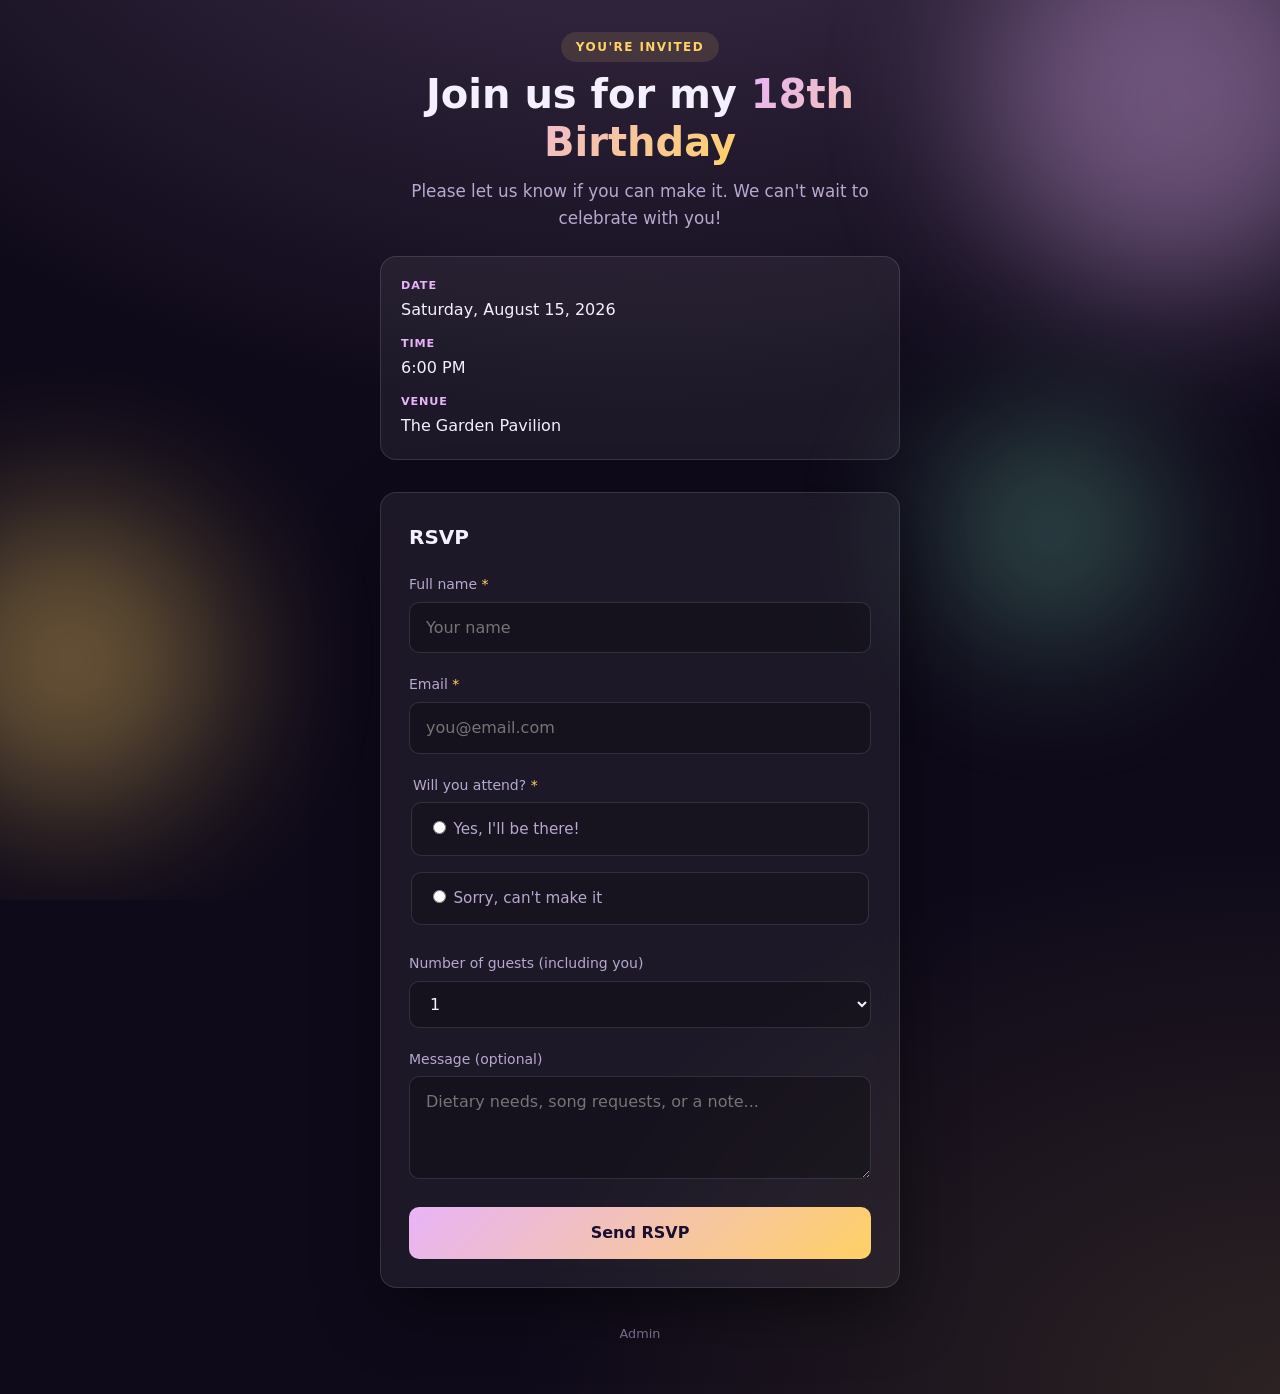
==== index.html @ 116b068f "Deploy for testing" ====
<!DOCTYPE html>
<html lang="en">
<head>
  <meta charset="UTF-8">
  <meta name="viewport" content="width=device-width, initial-scale=1.0">
  <title>18th Birthday RSVP</title>
  <link rel="stylesheet" href="css/styles.css">
</head>
<body>
  <div class="bg-shapes" aria-hidden="true">
    <span class="shape shape-1"></span>
    <span class="shape shape-2"></span>
    <span class="shape shape-3"></span>
  </div>

  <main class="container">
    <header class="hero">
      <p class="eyebrow">You're invited</p>
      <h1>Join us for my <span class="highlight">18th Birthday</span></h1>
      <p class="subtitle">Please let us know if you can make it. We can't wait to celebrate with you!</p>
      <div class="event-details">
        <div class="detail">
          <span class="detail-label">Date</span>
          <span class="detail-value" id="event-date">Saturday, August 15, 2026</span>
        </div>
        <div class="detail">
          <span class="detail-label">Time</span>
          <span class="detail-value" id="event-time">6:00 PM</span>
        </div>
        <div class="detail">
          <span class="detail-label">Venue</span>
          <span class="detail-value" id="event-venue">The Garden Pavilion</span>
        </div>
      </div>
    </header>

    <section class="card" id="rsvp-form-section">
      <h2>RSVP</h2>
      <form id="rsvp-form" novalidate>
        <div class="field">
          <label for="name">Full name <span class="required">*</span></label>
          <input type="text" id="name" name="name" required placeholder="Your name" autocomplete="name">
        </div>

        <div class="field">
          <label for="email">Email <span class="required">*</span></label>
          <input type="email" id="email" name="email" required placeholder="you@email.com" autocomplete="email">
        </div>

        <fieldset class="field">
          <legend>Will you attend? <span class="required">*</span></legend>
          <div class="radio-group">
            <label class="radio-card">
              <input type="radio" name="attending" value="yes" required>
              <span class="radio-label">Yes, I'll be there!</span>
            </label>
            <label class="radio-card">
              <input type="radio" name="attending" value="no">
              <span class="radio-label">Sorry, can't make it</span>
            </label>
          </div>
        </fieldset>

        <div class="field" id="guests-field">
          <label for="guests">Number of guests (including you)</label>
          <select id="guests" name="guests">
            <option value="1">1</option>
            <option value="2">2</option>
            <option value="3">3</option>
            <option value="4">4</option>
            <option value="5">5+</option>
          </select>
        </div>

        <div class="field">
          <label for="message">Message (optional)</label>
          <textarea id="message" name="message" rows="3" placeholder="Dietary needs, song requests, or a note..."></textarea>
        </div>

        <button type="submit" class="btn btn-primary" id="submit-btn">
          <span class="btn-text">Send RSVP</span>
          <span class="btn-loading" hidden>Sending...</span>
        </button>
      </form>

      <div id="success-message" class="message success" hidden>
        <h3>Thank you!</h3>
        <p>Your RSVP has been received. See you at the party!</p>
      </div>

      <div id="error-message" class="message error" hidden>
        <h3>Something went wrong</h3>
        <p id="error-text">Please try again in a moment.</p>
      </div>
    </section>

    <footer class="footer">
      <a href="admin.html" class="admin-link">Admin</a>
    </footer>
  </main>

  <script src="js/config.js"></script>
  <script src="js/app.js"></script>
</body>
</html>
---- css/styles.css ----
/* 18th Birthday RSVP — shared styles */

:root {
  --bg: #0f0a1a;
  --bg-card: rgba(255, 255, 255, 0.06);
  --border: rgba(255, 255, 255, 0.12);
  --text: #f5f0ff;
  --text-muted: #b8a8d0;
  --accent: #e8b4f8;
  --accent-2: #ffd166;
  --accent-3: #7bdcb5;
  --yes: #7bdcb5;
  --no: #f08080;
  --radius: 16px;
  --shadow: 0 24px 64px rgba(0, 0, 0, 0.45);
  --font: "Segoe UI", system-ui, -apple-system, sans-serif;
}

*,
*::before,
*::after {
  box-sizing: border-box;
}

html {
  scroll-behavior: smooth;
}

body {
  margin: 0;
  min-height: 100vh;
  font-family: var(--font);
  color: var(--text);
  background: var(--bg);
  background-image:
    radial-gradient(ellipse 80% 50% at 50% -20%, rgba(232, 180, 248, 0.25), transparent),
    radial-gradient(ellipse 60% 40% at 100% 100%, rgba(255, 209, 102, 0.12), transparent);
  line-height: 1.6;
}

.bg-shapes {
  position: fixed;
  inset: 0;
  pointer-events: none;
  overflow: hidden;
  z-index: 0;
}

.shape {
  position: absolute;
  border-radius: 50%;
  filter: blur(80px);
  opacity: 0.4;
}

.shape-1 {
  width: 400px;
  height: 400px;
  background: var(--accent);
  top: -100px;
  right: -100px;
}

.shape-2 {
  width: 300px;
  height: 300px;
  background: var(--accent-2);
  bottom: 10%;
  left: -80px;
}

.shape-3 {
  width: 200px;
  height: 200px;
  background: var(--accent-3);
  bottom: 30%;
  right: 10%;
}

.container {
  position: relative;
  z-index: 1;
  max-width: 560px;
  margin: 0 auto;
  padding: 2rem 1.25rem 3rem;
}

.admin-page .container {
  max-width: 960px;
}

.hero {
  text-align: center;
  margin-bottom: 2rem;
}

.hero-compact {
  margin-bottom: 1.5rem;
}

.eyebrow {
  display: inline-block;
  margin: 0 0 0.5rem;
  padding: 0.35rem 0.9rem;
  font-size: 0.75rem;
  font-weight: 600;
  letter-spacing: 0.12em;
  text-transform: uppercase;
  color: var(--accent-2);
  background: rgba(255, 209, 102, 0.12);
  border-radius: 999px;
}

h1 {
  margin: 0 0 0.75rem;
  font-size: clamp(1.75rem, 5vw, 2.5rem);
  font-weight: 700;
  line-height: 1.2;
}

.highlight {
  background: linear-gradient(135deg, var(--accent), var(--accent-2));
  -webkit-background-clip: text;
  -webkit-text-fill-color: transparent;
  background-clip: text;
}

.subtitle {
  margin: 0 0 1.5rem;
  color: var(--text-muted);
  font-size: 1.05rem;
}

.event-details {
  display: grid;
  gap: 0.75rem;
  text-align: left;
  padding: 1.25rem;
  background: var(--bg-card);
  border: 1px solid var(--border);
  border-radius: var(--radius);
}

.detail {
  display: flex;
  flex-direction: column;
  gap: 0.15rem;
}

.detail-label {
  font-size: 0.7rem;
  font-weight: 600;
  letter-spacing: 0.08em;
  text-transform: uppercase;
  color: var(--accent);
}

.detail-value {
  font-size: 1rem;
  font-weight: 500;
}

.card {
  background: var(--bg-card);
  border: 1px solid var(--border);
  border-radius: var(--radius);
  padding: 1.75rem;
  margin-bottom: 1.25rem;
  backdrop-filter: blur(12px);
  box-shadow: var(--shadow);
}

.card h2 {
  margin: 0 0 1.25rem;
  font-size: 1.25rem;
  font-weight: 600;
}

.field {
  margin-bottom: 1.25rem;
}

.field label,
.field legend {
  display: block;
  margin-bottom: 0.4rem;
  font-size: 0.875rem;
  font-weight: 500;
  color: var(--text-muted);
}

.required {
  color: var(--accent-2);
}

input[type="text"],
input[type="email"],
input[type="password"],
select,
textarea {
  width: 100%;
  padding: 0.75rem 1rem;
  font: inherit;
  font-size: 1rem;
  color: var(--text);
  background: rgba(0, 0, 0, 0.25);
  border: 1px solid var(--border);
  border-radius: 10px;
  transition: border-color 0.2s, box-shadow 0.2s;
}

input:focus,
select:focus,
textarea:focus {
  outline: none;
  border-color: var(--accent);
  box-shadow: 0 0 0 3px rgba(232, 180, 248, 0.2);
}

textarea {
  resize: vertical;
  min-height: 80px;
}

fieldset.field {
  border: none;
  padding: 0;
  margin-bottom: 1.25rem;
}

.radio-group {
  display: grid;
  gap: 0.6rem;
}

.radio-card {
  display: flex;
  align-items: center;
  gap: 0.75rem;
  padding: 0.85rem 1rem;
  background: rgba(0, 0, 0, 0.2);
  border: 1px solid var(--border);
  border-radius: 10px;
  cursor: pointer;
  transition: border-color 0.2s, background 0.2s;
}

.radio-card:has(input:checked) {
  border-color: var(--accent);
  background: rgba(232, 180, 248, 0.1);
}

.radio-card input {
  accent-color: var(--accent);
}

.radio-label {
  font-size: 0.95rem;
}

.btn {
  display: inline-flex;
  align-items: center;
  justify-content: center;
  gap: 0.5rem;
  padding: 0.85rem 1.5rem;
  font: inherit;
  font-size: 1rem;
  font-weight: 600;
  border: none;
  border-radius: 10px;
  cursor: pointer;
  transition: transform 0.15s, opacity 0.15s;
}

.btn:disabled {
  opacity: 0.6;
  cursor: not-allowed;
}

.btn:not(:disabled):hover {
  transform: translateY(-1px);
}

.btn-primary {
  width: 100%;
  color: #1a0f2e;
  background: linear-gradient(135deg, var(--accent), var(--accent-2));
}

.btn-secondary {
  color: var(--text);
  background: rgba(255, 255, 255, 0.1);
  border: 1px solid var(--border);
}

.btn-ghost {
  color: var(--text-muted);
  background: transparent;
  border: 1px solid var(--border);
}

.btn-sm {
  padding: 0.5rem 1rem;
  font-size: 0.875rem;
}

.message {
  margin-top: 1.25rem;
  padding: 1.25rem;
  border-radius: 10px;
  text-align: center;
}

.message h3 {
  margin: 0 0 0.35rem;
  font-size: 1.1rem;
}

.message p {
  margin: 0;
  font-size: 0.95rem;
}

.message.success {
  background: rgba(123, 220, 181, 0.15);
  border: 1px solid rgba(123, 220, 181, 0.35);
  color: var(--yes);
}

.message.error {
  background: rgba(240, 128, 128, 0.12);
  border: 1px solid rgba(240, 128, 128, 0.3);
  color: var(--no);
}

.inline-error {
  margin: 0.75rem 0 0;
  font-size: 0.875rem;
  color: var(--no);
}

.hint {
  margin: -0.5rem 0 1rem;
  font-size: 0.875rem;
  color: var(--text-muted);
}

.footer {
  text-align: center;
  margin-top: 2rem;
}

.admin-link {
  font-size: 0.8rem;
  color: var(--text-muted);
  text-decoration: none;
  opacity: 0.6;
  transition: opacity 0.2s;
}

.admin-link:hover {
  opacity: 1;
}

/* Admin dashboard */
.stats-grid {
  display: grid;
  grid-template-columns: repeat(2, 1fr);
  gap: 0.75rem;
  margin-bottom: 1.25rem;
}

@media (min-width: 600px) {
  .stats-grid {
    grid-template-columns: repeat(4, 1fr);
  }
}

.stat-card {
  padding: 1.25rem;
  text-align: center;
  background: var(--bg-card);
  border: 1px solid var(--border);
  border-radius: var(--radius);
}

.stat-value {
  display: block;
  font-size: 2rem;
  font-weight: 700;
  line-height: 1.2;
}

.stat-label {
  font-size: 0.75rem;
  color: var(--text-muted);
  text-transform: uppercase;
  letter-spacing: 0.06em;
}

.stat-yes .stat-value { color: var(--yes); }
.stat-no .stat-value { color: var(--no); }
.stat-guests .stat-value { color: var(--accent-2); }

.table-header {
  display: flex;
  align-items: center;
  justify-content: space-between;
  gap: 1rem;
  margin-bottom: 1rem;
}

.table-header h2 {
  margin: 0;
}

.table-wrap {
  overflow-x: auto;
  border-radius: 10px;
  border: 1px solid var(--border);
}

.rsvp-table {
  width: 100%;
  border-collapse: collapse;
  font-size: 0.875rem;
}

.rsvp-table th,
.rsvp-table td {
  padding: 0.75rem 1rem;
  text-align: left;
  border-bottom: 1px solid var(--border);
}

.rsvp-table th {
  font-size: 0.7rem;
  font-weight: 600;
  letter-spacing: 0.06em;
  text-transform: uppercase;
  color: var(--text-muted);
  background: rgba(0, 0, 0, 0.2);
}

.rsvp-table tr:last-child td {
  border-bottom: none;
}

.rsvp-table tr:hover td {
  background: rgba(255, 255, 255, 0.03);
}

.badge {
  display: inline-block;
  padding: 0.2rem 0.55rem;
  font-size: 0.75rem;
  font-weight: 600;
  border-radius: 999px;
}

.badge-yes {
  color: #0d3d2e;
  background: var(--yes);
}

.badge-no {
  color: #4a1515;
  background: var(--no);
}

.loading,
.empty-state {
  text-align: center;
  padding: 2rem;
  color: var(--text-muted);
}

#logout-btn {
  margin-top: 0.5rem;
}
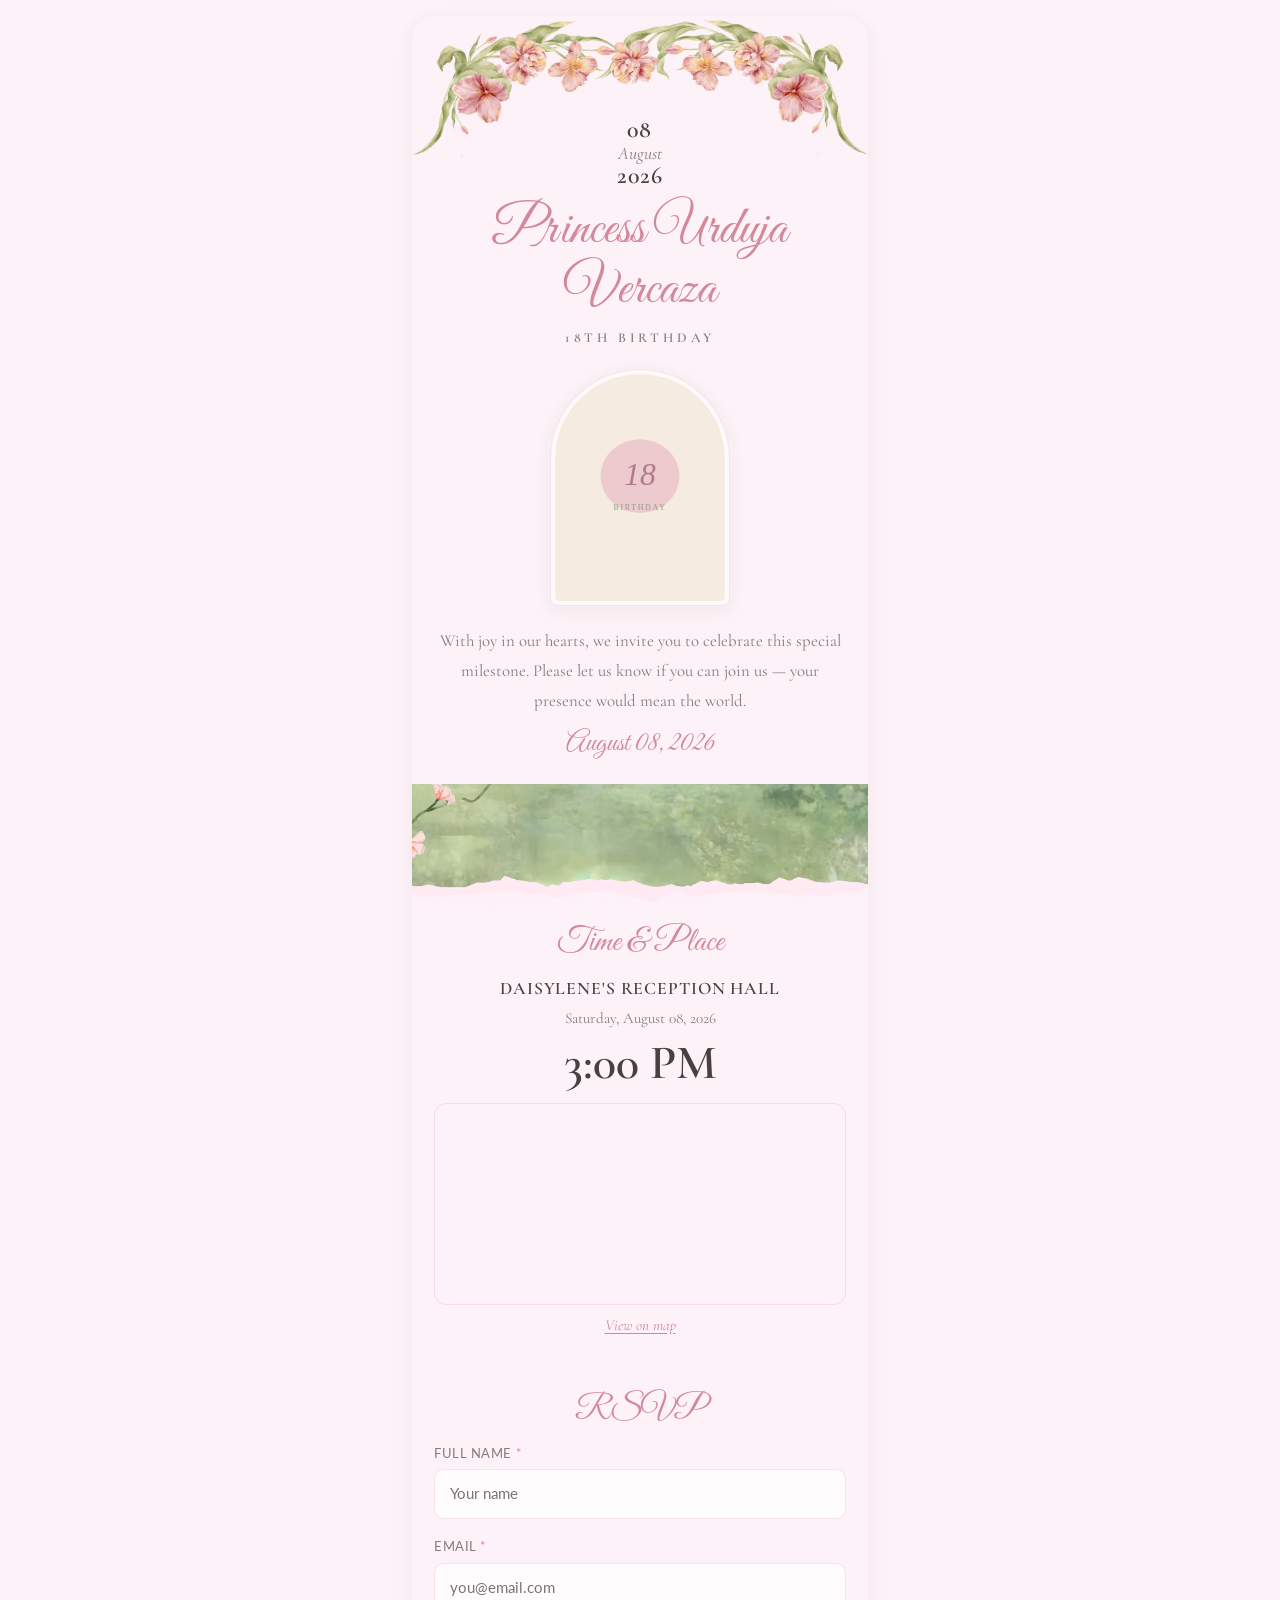
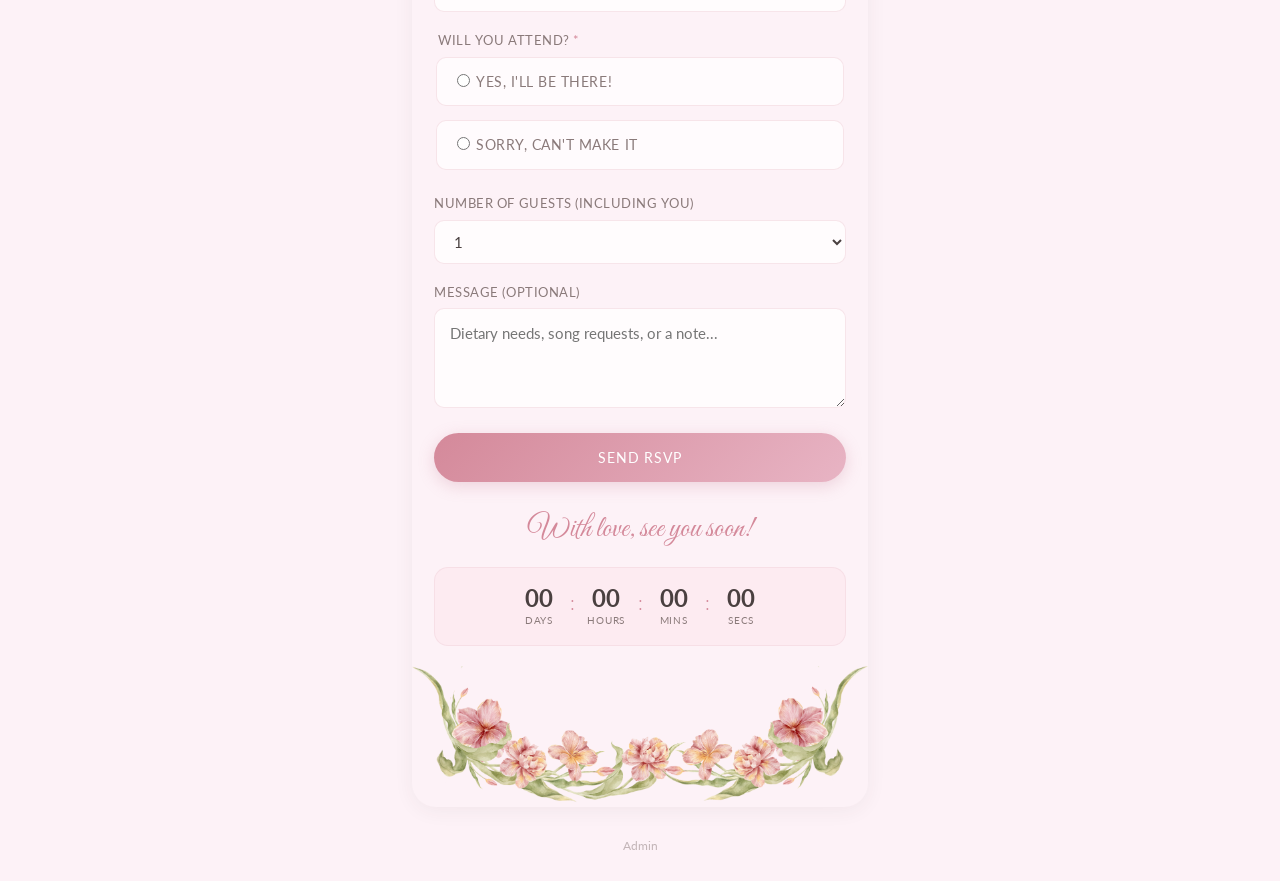
==== commit 8645ae79: "Deploy for initial design review" ====
--- a/index.html
+++ b/index.html
@@ -3,96 +3,174 @@
 <head>
   <meta charset="UTF-8">
   <meta name="viewport" content="width=device-width, initial-scale=1.0">
-  <title>18th Birthday RSVP</title>
+  <title>Princess Urduja Vercaza — 18th Birthday RSVP</title>
+  <link rel="preconnect" href="https://fonts.googleapis.com">
+  <link rel="preconnect" href="https://fonts.gstatic.com" crossorigin>
+  <link href="https://fonts.googleapis.com/css2?family=Cormorant+Garamond:ital,wght@0,400;0,600;1,400&family=Great+Vibes&family=Lato:wght@300;400&display=swap" rel="stylesheet">
   <link rel="stylesheet" href="css/styles.css">
 </head>
-<body>
-  <div class="bg-shapes" aria-hidden="true">
-    <span class="shape shape-1"></span>
-    <span class="shape shape-2"></span>
-    <span class="shape shape-3"></span>
-  </div>
+<body class="invite-body">
+  <main class="invite-shell">
+    <article class="invite-card">
 
-  <main class="container">
-    <header class="hero">
-      <p class="eyebrow">You're invited</p>
-      <h1>Join us for my <span class="highlight">18th Birthday</span></h1>
-      <p class="subtitle">Please let us know if you can make it. We can't wait to celebrate with you!</p>
-      <div class="event-details">
-        <div class="detail">
-          <span class="detail-label">Date</span>
-          <span class="detail-value" id="event-date">Saturday, August 15, 2026</span>
-        </div>
-        <div class="detail">
-          <span class="detail-label">Time</span>
-          <span class="detail-value" id="event-time">6:00 PM</span>
-        </div>
-        <div class="detail">
-          <span class="detail-label">Venue</span>
-          <span class="detail-value" id="event-venue">The Garden Pavilion</span>
-        </div>
-      </div>
-    </header>
-
-    <section class="card" id="rsvp-form-section">
-      <h2>RSVP</h2>
-      <form id="rsvp-form" novalidate>
-        <div class="field">
-          <label for="name">Full name <span class="required">*</span></label>
-          <input type="text" id="name" name="name" required placeholder="Your name" autocomplete="name">
-        </div>
-
-        <div class="field">
-          <label for="email">Email <span class="required">*</span></label>
-          <input type="email" id="email" name="email" required placeholder="you@email.com" autocomplete="email">
-        </div>
-
-        <fieldset class="field">
-          <legend>Will you attend? <span class="required">*</span></legend>
-          <div class="radio-group">
-            <label class="radio-card">
-              <input type="radio" name="attending" value="yes" required>
-              <span class="radio-label">Yes, I'll be there!</span>
-            </label>
-            <label class="radio-card">
-              <input type="radio" name="attending" value="no">
-              <span class="radio-label">Sorry, can't make it</span>
-            </label>
-          </div>
-        </fieldset>
-
-        <div class="field" id="guests-field">
-          <label for="guests">Number of guests (including you)</label>
-          <select id="guests" name="guests">
-            <option value="1">1</option>
-            <option value="2">2</option>
-            <option value="3">3</option>
-            <option value="4">4</option>
-            <option value="5">5+</option>
-          </select>
-        </div>
-
-        <div class="field">
-          <label for="message">Message (optional)</label>
-          <textarea id="message" name="message" rows="3" placeholder="Dietary needs, song requests, or a note..."></textarea>
-        </div>
-
-        <button type="submit" class="btn btn-primary" id="submit-btn">
-          <span class="btn-text">Send RSVP</span>
-          <span class="btn-loading" hidden>Sending...</span>
-        </button>
-      </form>
-
-      <div id="success-message" class="message success" hidden>
-        <h3>Thank you!</h3>
-        <p>Your RSVP has been received. See you at the party!</p>
+      <div class="invite-header">
+        <img src="images/header-floral.png" alt="" aria-hidden="true">
       </div>
 
-      <div id="error-message" class="message error" hidden>
-        <h3>Something went wrong</h3>
-        <p id="error-text">Please try again in a moment.</p>
+      <div class="invite-card-body">
+        <header class="hero">
+          <div class="date-stack" aria-label="Event date">
+            <span class="date-day">08</span>
+            <span class="date-month">August</span>
+            <span class="date-year">2026</span>
+          </div>
+
+          <h1 class="script hero-name">Princess Urduja Vercaza</h1>
+          <p class="event-tag">18th Birthday</p>
+
+          <div class="arch-frame">
+            <img
+              src="images/princess-urduja.jpg"
+              alt="Princess Urduja Vercaza"
+              width="220"
+              height="300"
+              onerror="this.onerror=null; this.src='images/placeholder.svg';">
+          </div>
+        </header>
+
+        <section class="invite-section">
+          <p class="invite-message">
+            With joy in our hearts, we invite you to celebrate this special milestone.
+            Please let us know if you can join us — your presence would mean the world.
+          </p>
+          <p class="invite-date script">August 08, 2026</p>
+        </section>
+
+        
+
+        <section class="venue-section">
+          <img class="venue-banner" src="images/venue-banner.png" alt="" aria-hidden="true">
+          <div class="venue-content">
+            <h2 class="script section-title">Time &amp; Place</h2>
+            <p class="venue-name" id="event-venue">Daisylene's Reception Hall</p>
+            <p class="venue-date" id="event-date">Saturday, August 08, 2026</p>
+            <p class="venue-time" id="event-time">3:00 PM</p>
+
+            <div class="map-section" aria-label="Event location map">
+              <div class="map-wrap">
+                <iframe
+                  title="Daisylene's Reception Hall on Google Maps"
+                  src="https://maps.google.com/maps?q=Daisylene%27s+Reception+Hall&z=16&output=embed"
+                  loading="lazy"
+                  referrerpolicy="no-referrer-when-downgrade"
+                  allowfullscreen>
+                </iframe>
+              </div>
+              <a
+                class="map-link"
+                href="https://maps.app.goo.gl/dA4Xs4NA6vhz4aAm6"
+                target="_blank"
+                rel="noopener noreferrer">
+                View on map
+              </a>
+            </div>
+          </div>
+        </section>
+
+        <section class="invite-section" id="rsvp-form-section">
+          <h2 class="script section-title">RSVP</h2>
+          <form id="rsvp-form" novalidate>
+            <div class="field">
+              <label for="name">Full name <span class="required">*</span></label>
+              <input type="text" id="name" name="name" required placeholder="Your name" autocomplete="name">
+            </div>
+
+            <div class="field">
+              <label for="email">Email <span class="required">*</span></label>
+              <input type="email" id="email" name="email" required placeholder="you@email.com" autocomplete="email">
+            </div>
+
+            <fieldset class="field">
+              <legend>Will you attend? <span class="required">*</span></legend>
+              <div class="radio-group">
+                <label class="radio-card">
+                  <input type="radio" name="attending" value="yes" required>
+                  <span class="radio-label">Yes, I'll be there!</span>
+                </label>
+                <label class="radio-card">
+                  <input type="radio" name="attending" value="no">
+                  <span class="radio-label">Sorry, can't make it</span>
+                </label>
+              </div>
+            </fieldset>
+
+            <div class="field" id="guests-field">
+              <label for="guests">Number of guests (including you)</label>
+              <select id="guests" name="guests">
+                <option value="1">1</option>
+                <option value="2">2</option>
+                <option value="3">3</option>
+                <option value="4">4</option>
+                <option value="5">5</option>
+                <option value="6">6</option>
+                <option value="7">7</option>
+                <option value="8">8</option>
+                <option value="9">9</option>
+                <option value="10">10</option>
+              </select>
+            </div>
+
+            <div class="field">
+              <label for="message">Message (optional)</label>
+              <textarea id="message" name="message" rows="3" placeholder="Dietary needs, song requests, or a note..."></textarea>
+            </div>
+
+            <button type="submit" class="btn btn-primary" id="submit-btn">
+              <span class="btn-text">Send RSVP</span>
+              <span class="btn-loading" hidden>Sending...</span>
+            </button>
+          </form>
+
+          <div id="success-message" class="message success" hidden>
+            <h3 class="script">Thank you!</h3>
+            <p>Your RSVP has been received. See you at the party!</p>
+          </div>
+
+          <div id="error-message" class="message error" hidden>
+            <h3>Something went wrong</h3>
+            <p id="error-text">Please try again in a moment.</p>
+          </div>
+        </section>
+
+        <p class="closing script">With love, see you soon!</p>
+
+        <section class="countdown-box" id="countdown" aria-label="Countdown to event">
+          <div class="countdown-item">
+            <span class="countdown-value" id="cd-days">—</span>
+            <span class="countdown-label">Days</span>
+          </div>
+          <span class="countdown-sep">:</span>
+          <div class="countdown-item">
+            <span class="countdown-value" id="cd-hours">—</span>
+            <span class="countdown-label">Hours</span>
+          </div>
+          <span class="countdown-sep">:</span>
+          <div class="countdown-item">
+            <span class="countdown-value" id="cd-mins">—</span>
+            <span class="countdown-label">Mins</span>
+          </div>
+          <span class="countdown-sep">:</span>
+          <div class="countdown-item">
+            <span class="countdown-value" id="cd-secs">—</span>
+            <span class="countdown-label">Secs</span>
+          </div>
+        </section>
       </div>
-    </section>
+
+      <div class="invite-footer">
+        <img src="images/footer-floral.png" alt="" aria-hidden="true">
+      </div>
+    </article>
 
     <footer class="footer">
       <a href="admin.html" class="admin-link">Admin</a>
@@ -101,5 +179,6 @@
 
   <script src="js/config.js"></script>
   <script src="js/app.js"></script>
+  <script src="js/countdown.js"></script>
 </body>
 </html>
--- a/css/styles.css
+++ b/css/styles.css
@@ -1,19 +1,28 @@
-/* 18th Birthday RSVP — shared styles */
+/* Romantic botanical invitation theme */
 
 :root {
-  --bg: #0f0a1a;
-  --bg-card: rgba(255, 255, 255, 0.06);
-  --border: rgba(255, 255, 255, 0.12);
-  --text: #f5f0ff;
-  --text-muted: #b8a8d0;
-  --accent: #e8b4f8;
-  --accent-2: #ffd166;
-  --accent-3: #7bdcb5;
-  --yes: #7bdcb5;
-  --no: #f08080;
-  --radius: 16px;
-  --shadow: 0 24px 64px rgba(0, 0, 0, 0.45);
-  --font: "Segoe UI", system-ui, -apple-system, sans-serif;
+  --bg: #fdf2f7;
+  --bg-soft: #fdf2f7;
+  --card: #fdf2f7;
+  --card-warm: #fffafb;
+  --card-green: rgba(168, 198, 159, 0.28);
+  --text: #4a4040;
+  --text-muted: #8a7a7a;
+  --pink: #d4899a;
+  --pink-light: #e8b4c4;
+  --pink-soft: #fce8ef;
+  --sage: #a8c69f;
+  --sage-dark: #7a9f72;
+  --sage-light: #e4efe0;
+  --border: rgba(212, 137, 154, 0.2);
+  --shadow: 0 16px 48px rgba(201, 137, 154, 0.14);
+  --shadow-soft: 0 4px 20px rgba(61, 56, 53, 0.06);
+  --radius: 24px;
+  --font: "Lato", system-ui, sans-serif;
+  --font-serif: "Cormorant Garamond", Georgia, serif;
+  --font-script: "Great Vibes", cursive;
+  --yes: #7a9f72;
+  --no: #c97a7a;
 }
 
 *,
@@ -30,167 +39,439 @@
   margin: 0;
   min-height: 100vh;
   font-family: var(--font);
+  font-weight: 400;
   color: var(--text);
   background: var(--bg);
-  background-image:
-    radial-gradient(ellipse 80% 50% at 50% -20%, rgba(232, 180, 248, 0.25), transparent),
-    radial-gradient(ellipse 60% 40% at 100% 100%, rgba(255, 209, 102, 0.12), transparent);
-  line-height: 1.6;
-}
-
-.bg-shapes {
-  position: fixed;
-  inset: 0;
-  pointer-events: none;
+  line-height: 1.65;
+}
+
+.invite-body {
+  background: var(--bg);
+}
+
+.script {
+  font-family: var(--font-script);
+  font-weight: 400;
+}
+
+/* ── Invitation shell ── */
+
+.invite-shell {
+  max-width: 480px;
+  margin: 0 auto;
+  padding: 0 0 1.5rem;
+}
+
+.invite-card {
   overflow: hidden;
-  z-index: 0;
-}
-
-.shape {
-  position: absolute;
-  border-radius: 50%;
-  filter: blur(80px);
-  opacity: 0.4;
-}
-
-.shape-1 {
-  width: 400px;
-  height: 400px;
-  background: var(--accent);
-  top: -100px;
-  right: -100px;
-}
-
-.shape-2 {
-  width: 300px;
-  height: 300px;
-  background: var(--accent-2);
-  bottom: 10%;
-  left: -80px;
-}
-
-.shape-3 {
-  width: 200px;
-  height: 200px;
-  background: var(--accent-3);
-  bottom: 30%;
-  right: 10%;
+  background: var(--bg);
+}
+
+.invite-header,
+.invite-footer {
+  line-height: 0;
+}
+
+.invite-header img,
+.invite-footer img,
+.venue-banner {
+  display: block;
+  width: 100%;
+  height: auto;
+}
+
+.invite-header {
+  margin-bottom: -3rem;
+}
+
+.invite-card-body {
+  padding: 0.5rem 1.4rem 0.75rem;
+}
+
+.invite-section {
+  padding: 1rem 0;
+  text-align: center;
+}
+
+.venue-section {
+  margin: 0.5rem -1.4rem 1rem;
+}
+
+.venue-banner {
+  margin-bottom: -1rem;
+}
+
+.venue-content {
+  padding: 0.75rem 1.4rem 1.25rem;
+  text-align: center;
+  background: var(--bg);
+}
+
+#rsvp-form-section {
+  text-align: left;
+}
+
+#rsvp-form-section .section-title {
+  text-align: center;
+}
+
+@media (min-width: 480px) {
+  .invite-shell {
+    padding: 1rem 0.75rem 1.5rem;
+  }
+
+  .invite-card {
+    border-radius: var(--radius);
+    box-shadow: var(--shadow-soft);
+  }
 }
 
 .container {
   position: relative;
   z-index: 1;
-  max-width: 560px;
+  max-width: 420px;
   margin: 0 auto;
-  padding: 2rem 1.25rem 3rem;
+  padding: 1.5rem 1.1rem 3rem;
 }
 
 .admin-page .container {
   max-width: 960px;
 }
 
+/* ── Hero ── */
+
 .hero {
   text-align: center;
-  margin-bottom: 2rem;
-}
+  margin-bottom: 0.25rem;
+}
+
+.date-stack {
+  display: flex;
+  flex-direction: column;
+  align-items: center;
+  margin-bottom: 0.75rem;
+  font-family: var(--font-serif);
+  color: var(--text);
+  line-height: 1.1;
+}
+
+.date-day {
+  font-size: 1.5rem;
+  font-weight: 600;
+  letter-spacing: 0.05em;
+}
+
+.date-month {
+  font-size: 1.1rem;
+  font-style: italic;
+  color: var(--text-muted);
+}
+
+.date-year {
+  font-size: 1.5rem;
+  font-weight: 600;
+  letter-spacing: 0.05em;
+}
+
+.hero-name {
+  margin: 0 0 0.35rem;
+  font-size: clamp(2.4rem, 9vw, 3.4rem);
+  line-height: 1.1;
+  color: var(--pink);
+}
+
+.event-tag {
+  margin: 0 0 1.25rem;
+  font-family: var(--font-serif);
+  font-size: 0.85rem;
+  font-weight: 600;
+  letter-spacing: 0.28em;
+  text-transform: uppercase;
+  color: var(--text-muted);
+}
+
+.section-divider { display: none; }
+
+.eyebrow {
+  margin: 0 0 0.25rem;
+  font-size: 1.5rem;
+  color: var(--pink);
+}
+
+.hero-title {
+  margin: 0;
+  font-size: clamp(2.2rem, 8vw, 3rem);
+  line-height: 1.15;
+  color: var(--pink);
+}
+
+.hero-date {
+  margin: 0.35rem 0 1.25rem;
+  font-size: 0.95rem;
+  font-weight: 300;
+  letter-spacing: 0.15em;
+  text-transform: uppercase;
+  color: var(--text-muted);
+}
+
+.arch-frame {
+  width: min(180px, 48vw);
+  margin: 0 auto;
+  padding: 4px;
+  background: rgba(255, 255, 255, 0.6);
+  border: 1px solid var(--border);
+  border-radius: 90px 90px 8px 8px;
+  box-shadow: var(--shadow-soft);
+}
+
+.arch-frame img {
+  display: block;
+  width: 100%;
+  height: auto;
+  aspect-ratio: 3 / 4;
+  object-fit: cover;
+  border-radius: 90px 90px 4px 4px;
+  background: var(--card-warm);
+}
+
+/* ── Content sections ── */
+
+.invite-message {
+  margin: 0 0 0.65rem;
+  font-family: var(--font-serif);
+  font-size: 1.05rem;
+  color: var(--text-muted);
+  line-height: 1.8;
+}
+
+.invite-date {
+  margin: 0;
+  font-size: 1.75rem;
+  color: var(--pink);
+  line-height: 1.2;
+}
+
+.venue-name {
+  margin: 0.25rem 0 0.2rem;
+  font-family: var(--font-serif);
+  font-size: 1.1rem;
+  font-weight: 600;
+  letter-spacing: 0.05em;
+  text-transform: uppercase;
+  color: var(--text);
+}
+
+.venue-date {
+  margin: 0 0 0.5rem;
+  font-family: var(--font-serif);
+  font-size: 0.95rem;
+  color: var(--text-muted);
+}
+
+.venue-time {
+  margin: 0 0 1rem;
+  font-family: var(--font-serif);
+  font-size: clamp(2.25rem, 9vw, 3rem);
+  font-weight: 600;
+  line-height: 1;
+  color: var(--text);
+}
+
+.section-title {
+  margin: 0 0 0.75rem;
+  font-size: 2.1rem;
+  text-align: center;
+  color: var(--pink);
+  line-height: 1.2;
+}
+
+.map-link {
+  display: inline-block;
+  margin-top: 0.5rem;
+  font-family: var(--font-serif);
+  font-size: 0.95rem;
+  font-style: italic;
+  color: var(--pink);
+  text-decoration: underline;
+  text-underline-offset: 3px;
+}
+
+.map-link:hover {
+  color: var(--sage-dark);
+}
+
+.closing {
+  margin: 0.5rem 0 0.75rem;
+  text-align: center;
+  font-size: 1.85rem;
+  color: var(--pink);
+}
+
+/* ── Map ── */
+
+.map-section {
+  position: relative;
+}
+
+.name-highlight {
+  margin: 0.5rem 0 0;
+  font-size: clamp(2rem, 7vw, 2.75rem);
+  line-height: 1.2;
+}
+
+.highlight {
+  display: inline-block;
+  position: relative;
+  padding: 0.35rem 1.25rem 0.5rem;
+  color: var(--pink);
+  background: var(--card);
+  border: 1px solid var(--border);
+  border-radius: 4px;
+  box-shadow:
+    0 0 0 4px rgba(245, 224, 230, 0.5),
+    var(--shadow-soft);
+}
+
+.highlight::before,
+.highlight::after {
+  content: '❧';
+  position: absolute;
+  top: 50%;
+  transform: translateY(-50%);
+  font-size: 0.55em;
+  color: var(--sage);
+  opacity: 0.7;
+}
+
+.highlight::before { left: 0.35rem; }
+.highlight::after { right: 0.35rem; }
 
 .hero-compact {
   margin-bottom: 1.5rem;
 }
 
-.eyebrow {
-  display: inline-block;
+.hero-compact .hero-title {
+  font-size: clamp(1.8rem, 5vw, 2.4rem);
+}
+
+/* ── Cards ── */
+
+.card {
+  position: relative;
+  background: var(--card);
+  border-radius: var(--radius);
+  padding: 1.5rem 1.35rem;
+  margin-bottom: 1.25rem;
+  box-shadow: var(--shadow-soft);
+}
+
+.paper-card {
+  border: 1px solid rgba(201, 137, 154, 0.15);
+  background: var(--card-warm);
+}
+
+.map-wrap {
+  overflow: hidden;
+  border-radius: 12px;
+  border: 1px solid var(--border);
+}
+
+.map-wrap iframe {
+  display: block;
+  width: 100%;
+  height: 200px;
+  border: 0;
+}
+
+.btn-map-link {
+  display: inline-flex;
+  width: 100%;
+  margin-top: 0.65rem;
+  padding: 0.7rem 1rem;
+  font-size: 0.875rem;
+  font-weight: 400;
+  color: var(--sage-dark);
+  text-decoration: none;
+  text-align: center;
+  background: var(--sage-light);
+  border: 1px solid rgba(138, 171, 138, 0.35);
+  border-radius: 999px;
+  transition: background 0.2s;
+}
+
+.btn-map-link:hover {
+  background: #c8dcc8;
+}
+
+/* ── Countdown ── */
+
+.countdown-box {
+  display: flex;
+  align-items: center;
+  justify-content: center;
+  gap: 0.35rem;
   margin: 0 0 0.5rem;
-  padding: 0.35rem 0.9rem;
-  font-size: 0.75rem;
-  font-weight: 600;
-  letter-spacing: 0.12em;
-  text-transform: uppercase;
-  color: var(--accent-2);
-  background: rgba(255, 209, 102, 0.12);
-  border-radius: 999px;
-}
-
-h1 {
-  margin: 0 0 0.75rem;
-  font-size: clamp(1.75rem, 5vw, 2.5rem);
-  font-weight: 700;
-  line-height: 1.2;
-}
-
-.highlight {
-  background: linear-gradient(135deg, var(--accent), var(--accent-2));
-  -webkit-background-clip: text;
-  -webkit-text-fill-color: transparent;
-  background-clip: text;
-}
-
-.subtitle {
-  margin: 0 0 1.5rem;
-  color: var(--text-muted);
-  font-size: 1.05rem;
-}
-
-.event-details {
-  display: grid;
-  gap: 0.75rem;
-  text-align: left;
-  padding: 1.25rem;
-  background: var(--bg-card);
-  border: 1px solid var(--border);
-  border-radius: var(--radius);
-}
-
-.detail {
+  padding: 1rem 0.75rem;
+  background: rgba(252, 232, 239, 0.75);
+  border-radius: 14px;
+  border: 1px solid rgba(201, 137, 154, 0.12);
+}
+
+.countdown-item {
   display: flex;
   flex-direction: column;
-  gap: 0.15rem;
-}
-
-.detail-label {
-  font-size: 0.7rem;
-  font-weight: 600;
+  align-items: center;
+  min-width: 3.2rem;
+}
+
+.countdown-value {
+  font-size: 1.5rem;
+  font-weight: 700;
+  color: var(--text);
+  line-height: 1.2;
+  font-variant-numeric: tabular-nums;
+}
+
+.countdown-label {
+  font-size: 0.6rem;
+  font-weight: 400;
   letter-spacing: 0.08em;
   text-transform: uppercase;
-  color: var(--accent);
-}
-
-.detail-value {
-  font-size: 1rem;
-  font-weight: 500;
-}
-
-.card {
-  background: var(--bg-card);
-  border: 1px solid var(--border);
-  border-radius: var(--radius);
-  padding: 1.75rem;
-  margin-bottom: 1.25rem;
-  backdrop-filter: blur(12px);
-  box-shadow: var(--shadow);
-}
-
-.card h2 {
+  color: var(--text-muted);
+}
+
+.countdown-sep {
+  font-size: 1.25rem;
+  font-weight: 300;
+  color: var(--pink);
+  margin-top: -0.5rem;
+}
+
+/* ── Form ── */
+
+.card h2:not(.section-title) {
   margin: 0 0 1.25rem;
   font-size: 1.25rem;
   font-weight: 600;
 }
 
 .field {
-  margin-bottom: 1.25rem;
+  margin-bottom: 1.1rem;
 }
 
 .field label,
 .field legend {
   display: block;
-  margin-bottom: 0.4rem;
-  font-size: 0.875rem;
-  font-weight: 500;
+  margin-bottom: 0.35rem;
+  font-size: 0.8rem;
+  font-weight: 400;
+  letter-spacing: 0.04em;
+  text-transform: uppercase;
   color: var(--text-muted);
 }
 
 .required {
-  color: var(--accent-2);
+  color: var(--pink);
 }
 
 input[type="text"],
@@ -199,11 +480,11 @@
 select,
 textarea {
   width: 100%;
-  padding: 0.75rem 1rem;
+  padding: 0.7rem 0.9rem;
   font: inherit;
-  font-size: 1rem;
+  font-size: 0.95rem;
   color: var(--text);
-  background: rgba(0, 0, 0, 0.25);
+  background: rgba(255, 255, 255, 0.75);
   border: 1px solid var(--border);
   border-radius: 10px;
   transition: border-color 0.2s, box-shadow 0.2s;
@@ -213,8 +494,8 @@
 select:focus,
 textarea:focus {
   outline: none;
-  border-color: var(--accent);
-  box-shadow: 0 0 0 3px rgba(232, 180, 248, 0.2);
+  border-color: var(--pink-light);
+  box-shadow: 0 0 0 3px rgba(232, 180, 196, 0.25);
 }
 
 textarea {
@@ -225,20 +506,20 @@
 fieldset.field {
   border: none;
   padding: 0;
-  margin-bottom: 1.25rem;
+  margin-bottom: 1.1rem;
 }
 
 .radio-group {
   display: grid;
-  gap: 0.6rem;
+  gap: 0.5rem;
 }
 
 .radio-card {
   display: flex;
   align-items: center;
-  gap: 0.75rem;
-  padding: 0.85rem 1rem;
-  background: rgba(0, 0, 0, 0.2);
+  gap: 0.65rem;
+  padding: 0.75rem 0.9rem;
+  background: rgba(255, 255, 255, 0.7);
   border: 1px solid var(--border);
   border-radius: 10px;
   cursor: pointer;
@@ -246,31 +527,35 @@
 }
 
 .radio-card:has(input:checked) {
-  border-color: var(--accent);
-  background: rgba(232, 180, 248, 0.1);
+  border-color: var(--sage);
+  background: var(--sage-light);
 }
 
 .radio-card input {
-  accent-color: var(--accent);
+  accent-color: var(--sage-dark);
 }
 
 .radio-label {
-  font-size: 0.95rem;
-}
+  font-size: 0.9rem;
+}
+
+/* ── Buttons ── */
 
 .btn {
   display: inline-flex;
   align-items: center;
   justify-content: center;
   gap: 0.5rem;
-  padding: 0.85rem 1.5rem;
+  padding: 0.8rem 1.5rem;
   font: inherit;
-  font-size: 1rem;
-  font-weight: 600;
+  font-size: 0.9rem;
+  font-weight: 400;
+  letter-spacing: 0.06em;
+  text-transform: uppercase;
   border: none;
-  border-radius: 10px;
+  border-radius: 999px;
   cursor: pointer;
-  transition: transform 0.15s, opacity 0.15s;
+  transition: transform 0.15s, opacity 0.15s, background 0.2s;
 }
 
 .btn:disabled {
@@ -284,13 +569,18 @@
 
 .btn-primary {
   width: 100%;
-  color: #1a0f2e;
-  background: linear-gradient(135deg, var(--accent), var(--accent-2));
+  color: #fff;
+  background: linear-gradient(135deg, var(--pink), var(--pink-light));
+  box-shadow: 0 4px 16px rgba(201, 137, 154, 0.3);
+}
+
+.btn-primary:hover {
+  background: linear-gradient(135deg, #b97a8a, var(--pink));
 }
 
 .btn-secondary {
   color: var(--text);
-  background: rgba(255, 255, 255, 0.1);
+  background: var(--card);
   border: 1px solid var(--border);
 }
 
@@ -301,61 +591,66 @@
 }
 
 .btn-sm {
-  padding: 0.5rem 1rem;
-  font-size: 0.875rem;
-}
+  padding: 0.45rem 0.9rem;
+  font-size: 0.8rem;
+}
+
+/* ── Messages ── */
 
 .message {
-  margin-top: 1.25rem;
-  padding: 1.25rem;
-  border-radius: 10px;
+  margin-top: 1.1rem;
+  padding: 1.1rem;
+  border-radius: 12px;
   text-align: center;
 }
 
 .message h3 {
-  margin: 0 0 0.35rem;
-  font-size: 1.1rem;
+  margin: 0 0 0.3rem;
+  font-size: 1.5rem;
+  color: var(--pink);
 }
 
 .message p {
   margin: 0;
-  font-size: 0.95rem;
+  font-size: 0.9rem;
 }
 
 .message.success {
-  background: rgba(123, 220, 181, 0.15);
-  border: 1px solid rgba(123, 220, 181, 0.35);
-  color: var(--yes);
+  background: var(--sage-light);
+  border: 1px solid rgba(138, 171, 138, 0.35);
+  color: var(--sage-dark);
 }
 
 .message.error {
-  background: rgba(240, 128, 128, 0.12);
-  border: 1px solid rgba(240, 128, 128, 0.3);
+  background: #fceaea;
+  border: 1px solid rgba(201, 122, 122, 0.3);
   color: var(--no);
 }
 
 .inline-error {
-  margin: 0.75rem 0 0;
-  font-size: 0.875rem;
+  margin: 0.65rem 0 0;
+  font-size: 0.85rem;
   color: var(--no);
 }
 
 .hint {
-  margin: -0.5rem 0 1rem;
-  font-size: 0.875rem;
-  color: var(--text-muted);
-}
+  margin: -0.35rem 0 0.85rem;
+  font-size: 0.85rem;
+  color: var(--text-muted);
+}
+
+/* ── Footer ── */
 
 .footer {
   text-align: center;
-  margin-top: 2rem;
+  margin-top: 1.5rem;
 }
 
 .admin-link {
-  font-size: 0.8rem;
+  font-size: 0.75rem;
   color: var(--text-muted);
   text-decoration: none;
-  opacity: 0.6;
+  opacity: 0.5;
   transition: opacity 0.2s;
 }
 
@@ -363,12 +658,13 @@
   opacity: 1;
 }
 
-/* Admin dashboard */
+/* ── Admin dashboard ── */
+
 .stats-grid {
   display: grid;
   grid-template-columns: repeat(2, 1fr);
-  gap: 0.75rem;
-  margin-bottom: 1.25rem;
+  gap: 0.65rem;
+  margin-bottom: 1.1rem;
 }
 
 @media (min-width: 600px) {
@@ -378,37 +674,39 @@
 }
 
 .stat-card {
-  padding: 1.25rem;
-  text-align: center;
-  background: var(--bg-card);
+  padding: 1.1rem;
+  text-align: center;
+  background: var(--card);
   border: 1px solid var(--border);
   border-radius: var(--radius);
+  box-shadow: var(--shadow-soft);
 }
 
 .stat-value {
   display: block;
-  font-size: 2rem;
+  font-size: 1.75rem;
   font-weight: 700;
   line-height: 1.2;
+  color: var(--text);
 }
 
 .stat-label {
-  font-size: 0.75rem;
+  font-size: 0.65rem;
   color: var(--text-muted);
   text-transform: uppercase;
   letter-spacing: 0.06em;
 }
 
-.stat-yes .stat-value { color: var(--yes); }
+.stat-yes .stat-value { color: var(--sage-dark); }
 .stat-no .stat-value { color: var(--no); }
-.stat-guests .stat-value { color: var(--accent-2); }
+.stat-guests .stat-value { color: var(--pink); }
 
 .table-header {
   display: flex;
   align-items: center;
   justify-content: space-between;
   gap: 1rem;
-  margin-bottom: 1rem;
+  margin-bottom: 0.85rem;
 }
 
 .table-header h2 {
@@ -424,23 +722,23 @@
 .rsvp-table {
   width: 100%;
   border-collapse: collapse;
-  font-size: 0.875rem;
+  font-size: 0.8rem;
 }
 
 .rsvp-table th,
 .rsvp-table td {
-  padding: 0.75rem 1rem;
+  padding: 0.65rem 0.85rem;
   text-align: left;
   border-bottom: 1px solid var(--border);
 }
 
 .rsvp-table th {
-  font-size: 0.7rem;
+  font-size: 0.65rem;
   font-weight: 600;
   letter-spacing: 0.06em;
   text-transform: uppercase;
   color: var(--text-muted);
-  background: rgba(0, 0, 0, 0.2);
+  background: var(--card-warm);
 }
 
 .rsvp-table tr:last-child td {
@@ -448,34 +746,41 @@
 }
 
 .rsvp-table tr:hover td {
-  background: rgba(255, 255, 255, 0.03);
+  background: rgba(245, 224, 230, 0.2);
 }
 
 .badge {
   display: inline-block;
-  padding: 0.2rem 0.55rem;
-  font-size: 0.75rem;
+  padding: 0.15rem 0.5rem;
+  font-size: 0.7rem;
   font-weight: 600;
   border-radius: 999px;
 }
 
 .badge-yes {
-  color: #0d3d2e;
-  background: var(--yes);
+  color: #fff;
+  background: var(--sage-dark);
 }
 
 .badge-no {
-  color: #4a1515;
+  color: #fff;
   background: var(--no);
 }
 
 .loading,
 .empty-state {
   text-align: center;
-  padding: 2rem;
+  padding: 1.5rem;
   color: var(--text-muted);
 }
 
 #logout-btn {
   margin-top: 0.5rem;
 }
+
+.subtitle {
+  margin: 0 0 1rem;
+  color: var(--text-muted);
+  font-size: 0.95rem;
+  text-align: center;
+}
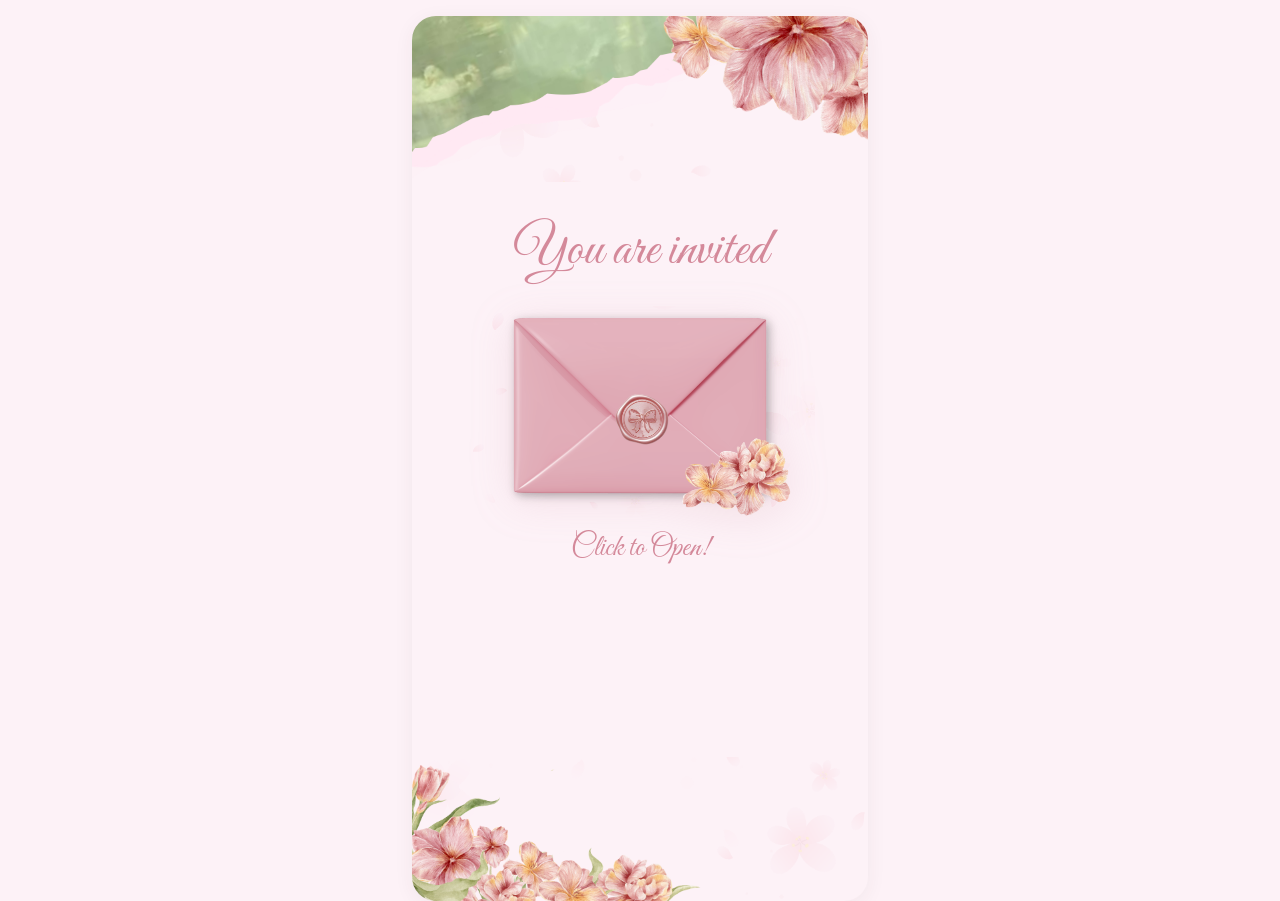
==== commit eddc6d81: "Update to add mail clicker" ====
--- a/index.html
+++ b/index.html
@@ -9,176 +9,50 @@
   <link href="https://fonts.googleapis.com/css2?family=Cormorant+Garamond:ital,wght@0,400;0,600;1,400&family=Great+Vibes&family=Lato:wght@300;400&display=swap" rel="stylesheet">
   <link rel="stylesheet" href="css/styles.css">
 </head>
-<body class="invite-body">
+<body class="invite-body index-body">
   <main class="invite-shell">
-    <article class="invite-card">
-
+    <article class="invite-card" style="margin-bottom: -25px;">
       <div class="invite-header">
-        <img src="images/header-floral.png" alt="" aria-hidden="true">
+        <img src="images/index/head.png" alt="" aria-hidden="true">
       </div>
-
-      <div class="invite-card-body">
+      <div class="invite-card-body" style="margin-top: 80px;">
         <header class="hero">
-          <div class="date-stack" aria-label="Event date">
-            <span class="date-day">08</span>
-            <span class="date-month">August</span>
-            <span class="date-year">2026</span>
+          <h1 class="script hero-name">You are invited</h1>
+          <div class="mail">
+            <img src="images/index/mail.png" alt="" aria-hidden="true">
           </div>
-
-          <h1 class="script hero-name">Princess Urduja Vercaza</h1>
-          <p class="event-tag">18th Birthday</p>
-
-          <div class="arch-frame">
-            <img
-              src="images/princess-urduja.jpg"
-              alt="Princess Urduja Vercaza"
-              width="220"
-              height="300"
-              onerror="this.onerror=null; this.src='images/placeholder.svg';">
-          </div>
-        </header>
-
-        <section class="invite-section">
-          <p class="invite-message">
-            With joy in our hearts, we invite you to celebrate this special milestone.
-            Please let us know if you can join us — your presence would mean the world.
-          </p>
-          <p class="invite-date script">August 08, 2026</p>
-        </section>
-
-        
-
-        <section class="venue-section">
-          <img class="venue-banner" src="images/venue-banner.png" alt="" aria-hidden="true">
-          <div class="venue-content">
-            <h2 class="script section-title">Time &amp; Place</h2>
-            <p class="venue-name" id="event-venue">Daisylene's Reception Hall</p>
-            <p class="venue-date" id="event-date">Saturday, August 08, 2026</p>
-            <p class="venue-time" id="event-time">3:00 PM</p>
-
-            <div class="map-section" aria-label="Event location map">
-              <div class="map-wrap">
-                <iframe
-                  title="Daisylene's Reception Hall on Google Maps"
-                  src="https://maps.google.com/maps?q=Daisylene%27s+Reception+Hall&z=16&output=embed"
-                  loading="lazy"
-                  referrerpolicy="no-referrer-when-downgrade"
-                  allowfullscreen>
-                </iframe>
-              </div>
-              <a
-                class="map-link"
-                href="https://maps.app.goo.gl/dA4Xs4NA6vhz4aAm6"
-                target="_blank"
-                rel="noopener noreferrer">
-                View on map
-              </a>
-            </div>
-          </div>
-        </section>
-
-        <section class="invite-section" id="rsvp-form-section">
-          <h2 class="script section-title">RSVP</h2>
-          <form id="rsvp-form" novalidate>
-            <div class="field">
-              <label for="name">Full name <span class="required">*</span></label>
-              <input type="text" id="name" name="name" required placeholder="Your name" autocomplete="name">
-            </div>
-
-            <div class="field">
-              <label for="email">Email <span class="required">*</span></label>
-              <input type="email" id="email" name="email" required placeholder="you@email.com" autocomplete="email">
-            </div>
-
-            <fieldset class="field">
-              <legend>Will you attend? <span class="required">*</span></legend>
-              <div class="radio-group">
-                <label class="radio-card">
-                  <input type="radio" name="attending" value="yes" required>
-                  <span class="radio-label">Yes, I'll be there!</span>
-                </label>
-                <label class="radio-card">
-                  <input type="radio" name="attending" value="no">
-                  <span class="radio-label">Sorry, can't make it</span>
-                </label>
-              </div>
-            </fieldset>
-
-            <div class="field" id="guests-field">
-              <label for="guests">Number of guests (including you)</label>
-              <select id="guests" name="guests">
-                <option value="1">1</option>
-                <option value="2">2</option>
-                <option value="3">3</option>
-                <option value="4">4</option>
-                <option value="5">5</option>
-                <option value="6">6</option>
-                <option value="7">7</option>
-                <option value="8">8</option>
-                <option value="9">9</option>
-                <option value="10">10</option>
-              </select>
-            </div>
-
-            <div class="field">
-              <label for="message">Message (optional)</label>
-              <textarea id="message" name="message" rows="3" placeholder="Dietary needs, song requests, or a note..."></textarea>
-            </div>
-
-            <button type="submit" class="btn btn-primary" id="submit-btn">
-              <span class="btn-text">Send RSVP</span>
-              <span class="btn-loading" hidden>Sending...</span>
-            </button>
-          </form>
-
-          <div id="success-message" class="message success" hidden>
-            <h3 class="script">Thank you!</h3>
-            <p>Your RSVP has been received. See you at the party!</p>
-          </div>
-
-          <div id="error-message" class="message error" hidden>
-            <h3>Something went wrong</h3>
-            <p id="error-text">Please try again in a moment.</p>
-          </div>
-        </section>
-
-        <p class="closing script">With love, see you soon!</p>
-
-        <section class="countdown-box" id="countdown" aria-label="Countdown to event">
-          <div class="countdown-item">
-            <span class="countdown-value" id="cd-days">—</span>
-            <span class="countdown-label">Days</span>
-          </div>
-          <span class="countdown-sep">:</span>
-          <div class="countdown-item">
-            <span class="countdown-value" id="cd-hours">—</span>
-            <span class="countdown-label">Hours</span>
-          </div>
-          <span class="countdown-sep">:</span>
-          <div class="countdown-item">
-            <span class="countdown-value" id="cd-mins">—</span>
-            <span class="countdown-label">Mins</span>
-          </div>
-          <span class="countdown-sep">:</span>
-          <div class="countdown-item">
-            <span class="countdown-value" id="cd-secs">—</span>
-            <span class="countdown-label">Secs</span>
-          </div>
-        </section>
+        </header>  
+        <p class="closing script">Click to Open!</p>
       </div>
-
       <div class="invite-footer">
-        <img src="images/footer-floral.png" alt="" aria-hidden="true">
+        <img src="images/index/foot.png" alt="" aria-hidden="true">
       </div>
     </article>
 
-    <footer class="footer">
-      <a href="admin.html" class="admin-link">Admin</a>
-    </footer>
   </main>
 
-  <script src="js/config.js"></script>
-  <script src="js/app.js"></script>
-  <script src="js/countdown.js"></script>
+  <div class="floral-overlay" id="floral-overlay">
+    <div class="floral-message">Opening your invitation…</div>
+  </div>
+
+  <script>
+    document.querySelector('.mail').addEventListener('click', function (e) {
+      e.preventDefault();
+      var overlay = document.getElementById('floral-overlay');
+      for (var i = 0; i < 30; i++) {
+        var petal = document.createElement('div');
+        petal.className = 'floral-petal';
+        petal.style.left = Math.random() * 100 + '%';
+        petal.style.animationDelay = Math.random() * 1.2 + 's';
+        petal.style.animationDuration = (2.2 + Math.random() * 1.2) + 's';
+        overlay.appendChild(petal);
+      }
+      overlay.classList.add('active');
+      setTimeout(function () {
+        window.location.href = 'invitation.html';
+      }, 2000);
+    });
+  </script>
+
 </body>
 </html>
--- a/css/styles.css
+++ b/css/styles.css
@@ -784,3 +784,138 @@
   font-size: 0.95rem;
   text-align: center;
 }
+
+.mail {
+  display: flex;
+  justify-content: center;
+  align-items: center;
+  margin: 1.5rem 0 0.5rem;
+  position: relative;
+}
+
+.mail img {
+  max-width: 85%;
+  height: auto;
+  display: block;
+  cursor: pointer;
+  transition: transform 0.4s cubic-bezier(0.34, 1.56, 0.64, 1), filter 0.4s ease;
+  filter: drop-shadow(0 6px 20px rgba(201, 137, 154, 0.18));
+  animation: mail-bob 3s ease-in-out infinite;
+}
+
+.mail:hover img {
+  transform: scale(1.07) translateY(-8px);
+  filter: drop-shadow(0 16px 40px rgba(201, 137, 154, 0.3));
+  animation-play-state: paused;
+}
+
+.mail:active img {
+  transform: scale(0.95);
+}
+
+@keyframes mail-bob {
+  0%, 100% { transform: translateY(0); }
+  50% { transform: translateY(-10px); }
+}
+
+/* ── Floral redirect overlay ── */
+
+.floral-overlay {
+  position: fixed;
+  inset: 0;
+  z-index: 9999;
+  display: flex;
+  align-items: center;
+  justify-content: center;
+  background: rgba(253, 242, 247, 0.92);
+  opacity: 0;
+  pointer-events: none;
+  transition: opacity 0.5s ease;
+}
+
+.floral-overlay.active {
+  opacity: 1;
+  pointer-events: all;
+}
+
+.floral-petal {
+  position: absolute;
+  width: 22px;
+  height: 22px;
+  border-radius: 50% 0 50% 0;
+  opacity: 0;
+  animation: petal-drift 2.8s ease-in-out forwards;
+}
+
+.floral-petal:nth-child(4n+1) {
+  background: var(--pink-light);
+  width: 18px;
+  height: 18px;
+}
+
+.floral-petal:nth-child(4n+2) {
+  background: var(--sage);
+  width: 14px;
+  height: 14px;
+  border-radius: 0 50% 0 50%;
+}
+
+.floral-petal:nth-child(4n+3) {
+  background: #f5cfe0;
+  width: 12px;
+  height: 12px;
+  border-radius: 50%;
+}
+
+.floral-petal:nth-child(4n) {
+  background: var(--sage-light);
+  width: 16px;
+  height: 16px;
+  border-radius: 2px 50% 50% 50%;
+}
+
+@keyframes petal-drift {
+  0% {
+    opacity: 0;
+    transform: translateY(100vh) rotate(0deg) scale(0.3);
+  }
+  15% {
+    opacity: 0.9;
+  }
+  100% {
+    opacity: 0;
+    transform: translateY(-30vh) rotate(1080deg) scale(1.1);
+  }
+}
+
+.floral-message {
+  font-family: var(--font-script);
+  font-size: 2.2rem;
+  color: var(--pink);
+  text-align: center;
+  z-index: 1;
+  opacity: 0;
+  animation: fade-in 0.7s ease 0.5s forwards;
+}
+
+@keyframes fade-in {
+  to { opacity: 1; }
+}
+
+/* ── Index landing page: footer at bottom ── */
+
+.index-body .invite-shell {
+  display: flex;
+  flex-direction: column;
+  min-height: 100vh;
+}
+
+.index-body .invite-card {
+  display: flex;
+  flex-direction: column;
+  flex: 1;
+}
+
+.index-body .invite-card-body {
+  flex: 1;
+}
